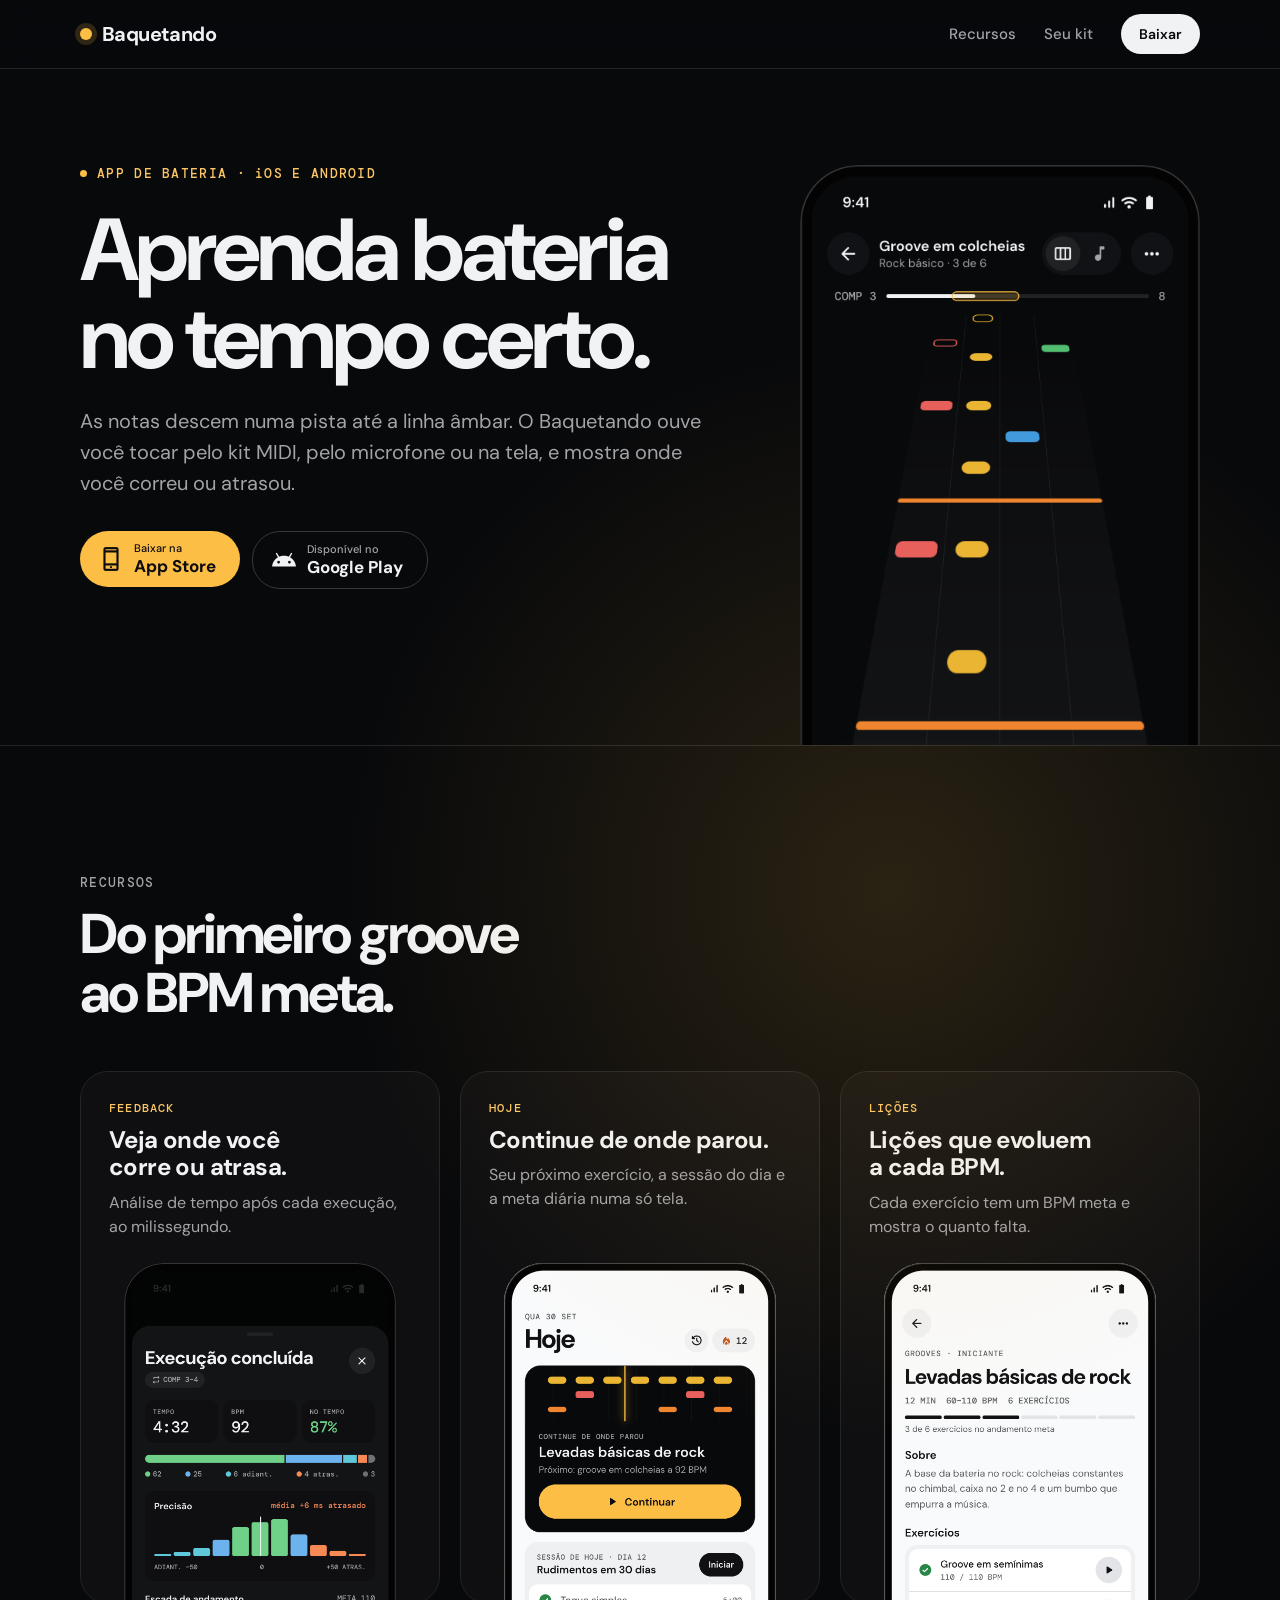
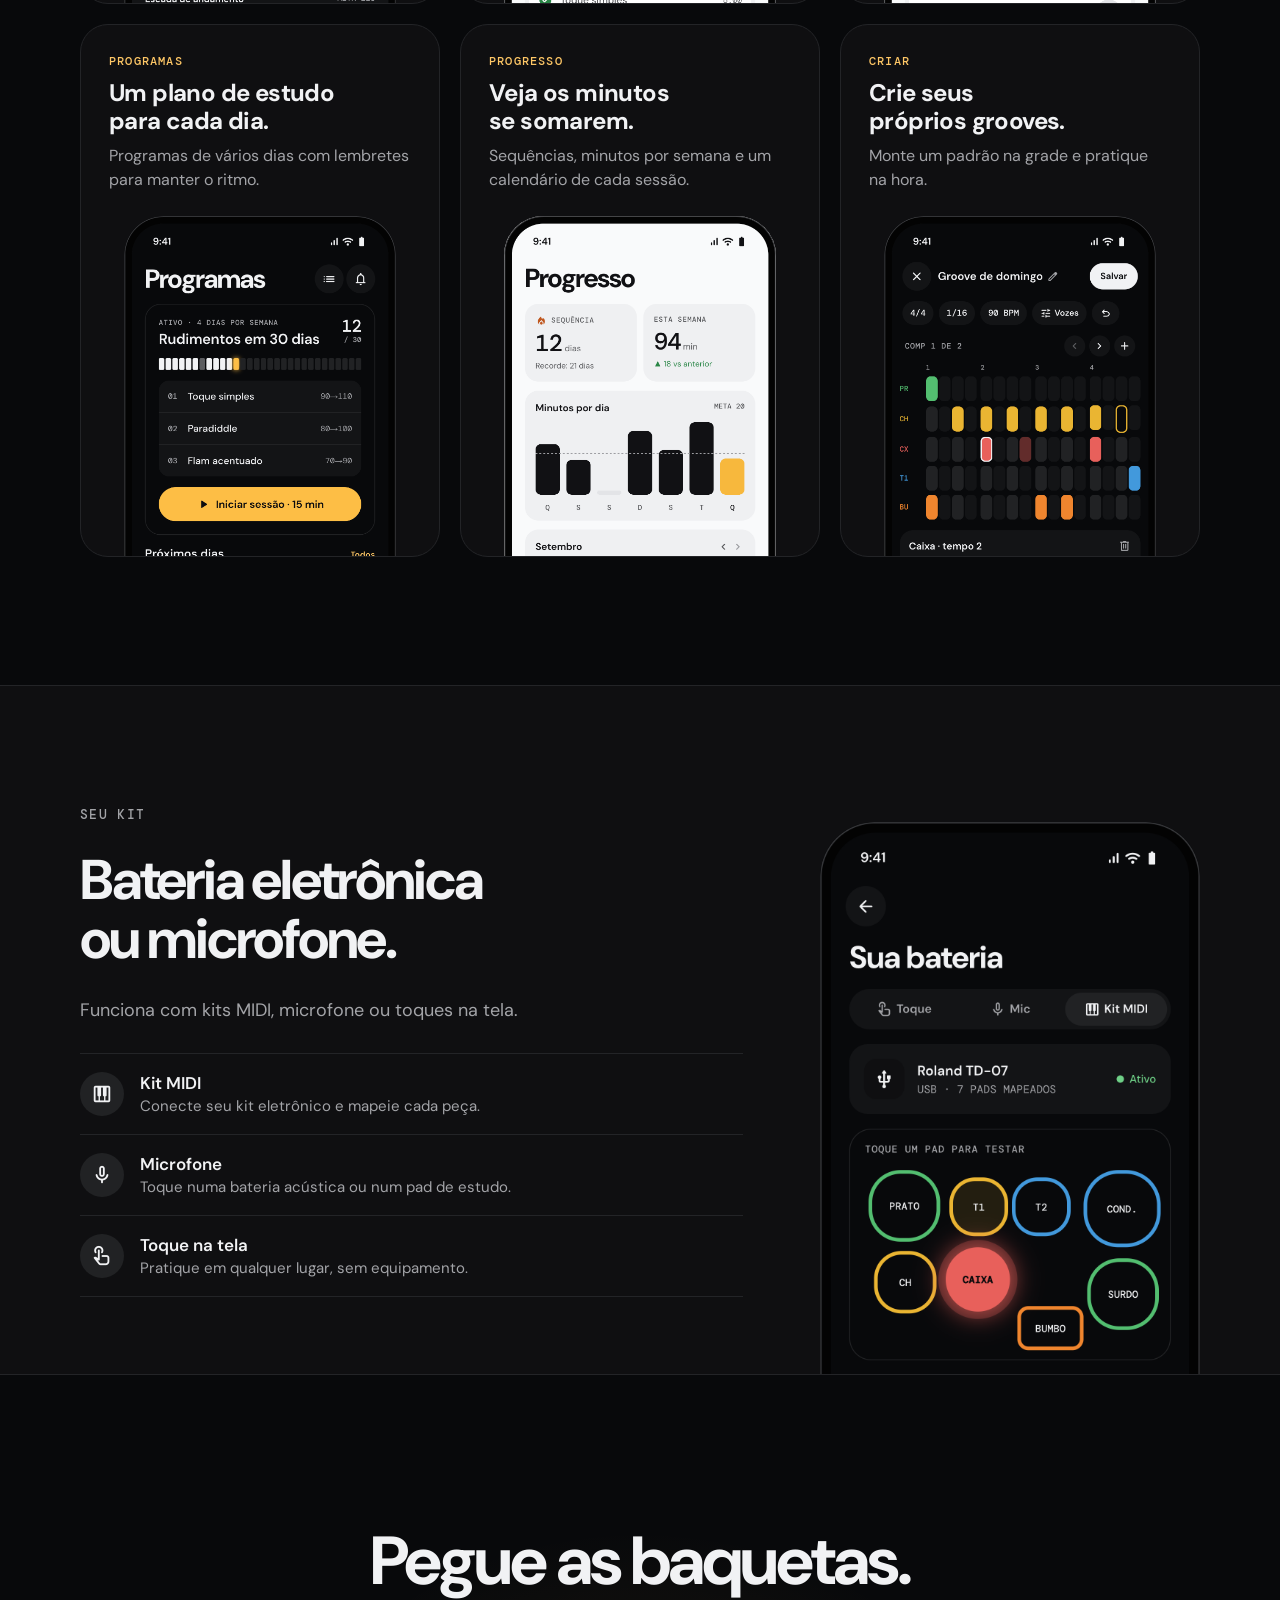
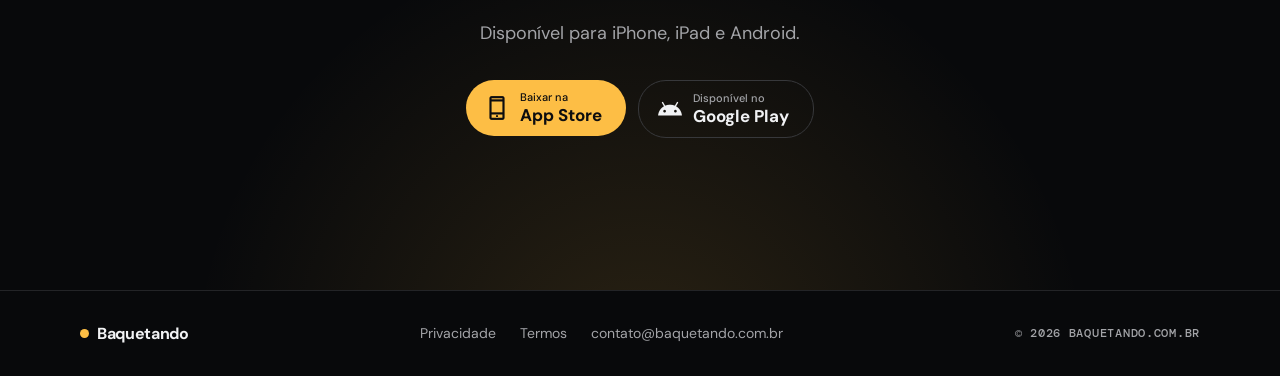
==== public/index.html @ 4703bab5 "Deploy site on Cloudflare Workers Move static files to public/ and add wrangler config serving them " ====
<!DOCTYPE html>
<html lang="pt-BR">
<head>
<meta charset="utf-8">
<meta name="viewport" content="width=device-width, initial-scale=1">
<title>Baquetando · Aprenda bateria no tempo certo</title>
<meta name="description" content="Baquetando é um app de bateria com pista de notas, análise de tempo ao milissegundo e suporte a kits MIDI e microfone.">
<link rel="preconnect" href="https://fonts.googleapis.com">
<link rel="preconnect" href="https://fonts.gstatic.com" crossorigin>
<link href="https://fonts.googleapis.com/css2?family=DM+Sans:opsz,wght@9..40,400;9..40,500;9..40,600;9..40,700&family=DM+Mono:wght@400;500&display=swap" rel="stylesheet">
<link href="https://fonts.googleapis.com/css2?family=Material+Symbols+Rounded:opsz,wght,FILL,GRAD@20..48,300..500,0..1,0&display=block" rel="stylesheet">
<link rel="stylesheet" href="styles.css">
</head>
<body>
<div class="page">

<nav class="nav">
  <div class="container">
    <a href="#topo" class="brand"><span class="brand-dot"></span>Baquetando</a>
    <div class="nav-links">
      <a href="#recursos">Recursos</a>
      <a href="#kit">Seu kit</a>
      <a href="#baixar" class="nav-cta">Baixar</a>
    </div>
  </div>
</nav>

<header id="topo" class="hero container">
  <div class="glow"></div>
  <div class="hero-copy">
    <div class="hero-tag">APP DE BATERIA · iOS E ANDROID</div>
    <h1>Aprenda bateria no tempo certo.</h1>
    <p class="hero-lead">As notas descem numa pista até a linha âmbar. O Baquetando ouve você tocar pelo kit MIDI, pelo microfone ou na tela, e mostra onde você correu ou atrasou.</p>
    <div class="stores">
      <a href="#" class="store store-primary"><span class="ms">phone_iphone</span><span class="store-label"><small>Baixar na</small><strong>App Store</strong></span></a>
      <a href="#" class="store store-secondary"><span class="ms">android</span><span class="store-label"><small>Disponível no</small><strong>Google Play</strong></span></a>
    </div>
  </div>
  <div class="hero-shot">
    <img class="phone" src="site/phone-01-pratica.png" alt="Tela de prática do Baquetando com a pista de notas">
  </div>
</header>

<div class="divider"></div>

<section id="recursos" class="features container">
  <div class="section-head">
    <span class="eyebrow">RECURSOS</span>
    <h2 class="h2">Do primeiro groove ao BPM meta.</h2>
  </div>
  <div class="feature-grid">
    <article class="feature">
      <div class="feature-copy">
        <span class="feature-tag">FEEDBACK</span>
        <h3>Veja onde você corre ou atrasa.</h3>
        <p>Análise de tempo após cada execução, ao milissegundo.</p>
      </div>
      <div class="feature-shot"><img src="site/phone-02-feedback.png" alt="Veja onde você corre ou atrasa." loading="lazy"></div>
    </article>
    <article class="feature">
      <div class="feature-copy">
        <span class="feature-tag">HOJE</span>
        <h3>Continue de onde parou.</h3>
        <p>Seu próximo exercício, a sessão do dia e a meta diária numa só tela.</p>
      </div>
      <div class="feature-shot"><img src="site/phone-03-hoje.png" alt="Continue de onde parou." loading="lazy"></div>
    </article>
    <article class="feature">
      <div class="feature-copy">
        <span class="feature-tag">LIÇÕES</span>
        <h3>Lições que evoluem a cada BPM.</h3>
        <p>Cada exercício tem um BPM meta e mostra o quanto falta.</p>
      </div>
      <div class="feature-shot"><img src="site/phone-04-licoes.png" alt="Lições que evoluem a cada BPM." loading="lazy"></div>
    </article>
    <article class="feature">
      <div class="feature-copy">
        <span class="feature-tag">PROGRAMAS</span>
        <h3>Um plano de estudo para cada dia.</h3>
        <p>Programas de vários dias com lembretes para manter o ritmo.</p>
      </div>
      <div class="feature-shot"><img src="site/phone-05-programas.png" alt="Um plano de estudo para cada dia." loading="lazy"></div>
    </article>
    <article class="feature">
      <div class="feature-copy">
        <span class="feature-tag">PROGRESSO</span>
        <h3>Veja os minutos se somarem.</h3>
        <p>Sequências, minutos por semana e um calendário de cada sessão.</p>
      </div>
      <div class="feature-shot"><img src="site/phone-06-progresso.png" alt="Veja os minutos se somarem." loading="lazy"></div>
    </article>
    <article class="feature">
      <div class="feature-copy">
        <span class="feature-tag">CRIAR</span>
        <h3>Crie seus próprios grooves.</h3>
        <p>Monte um padrão na grade e pratique na hora.</p>
      </div>
      <div class="feature-shot"><img src="site/phone-07-criar.png" alt="Crie seus próprios grooves." loading="lazy"></div>
    </article>
  </div>
</section>

<section id="kit" class="kit">
  <div class="container">
    <div class="kit-copy">
      <span class="eyebrow">SEU KIT</span>
      <h2 class="h2">Bateria eletrônica ou microfone.</h2>
      <p class="lead">Funciona com kits MIDI, microfone ou toques na tela.</p>
      <ul class="inputs">
        <li>
          <div class="input-icon"><span class="ms">piano</span></div>
          <div class="input-text"><strong>Kit MIDI</strong><span>Conecte seu kit eletrônico e mapeie cada peça.</span></div>
        </li>
        <li>
          <div class="input-icon"><span class="ms">mic</span></div>
          <div class="input-text"><strong>Microfone</strong><span>Toque numa bateria acústica ou num pad de estudo.</span></div>
        </li>
        <li>
          <div class="input-icon"><span class="ms">touch_app</span></div>
          <div class="input-text"><strong>Toque na tela</strong><span>Pratique em qualquer lugar, sem equipamento.</span></div>
        </li>
      </ul>
    </div>
    <div class="kit-shot">
      <img class="phone" src="site/phone-08-entrada.png" alt="Configuração do kit no Baquetando" loading="lazy">
    </div>
  </div>
</section>

<section id="baixar" class="cta">
  <div class="glow"></div>
  <div class="cta-inner">
    <h2>Pegue as baquetas.</h2>
    <p class="lead">Disponível para iPhone, iPad e Android.</p>
    <div class="stores">
      <a href="#" class="store store-primary"><span class="ms">phone_iphone</span><span class="store-label"><small>Baixar na</small><strong>App Store</strong></span></a>
      <a href="#" class="store store-secondary"><span class="ms">android</span><span class="store-label"><small>Disponível no</small><strong>Google Play</strong></span></a>
    </div>
  </div>
</section>

<footer class="footer">
  <div class="container">
    <span class="footer-brand">Baquetando</span>
    <div class="footer-links">
      <a href="#">Privacidade</a>
      <a href="#">Termos</a>
      <a href="mailto:contato@baquetando.com.br">contato@baquetando.com.br</a>
    </div>
    <span class="copyright">© 2026 BAQUETANDO.COM.BR</span>
  </div>
</footer>

</div>
</body>
</html>
---- public/styles.css ----
:root {
  --bg: oklch(0.14 0.004 270);
  --surface: oklch(0.17 0.004 270);
  --field: oklch(0.19 0.005 270);
  --chip: oklch(0.25 0.005 270);
  --line: oklch(0.26 0.005 270);
  --line-strong: oklch(0.34 0.005 270);
  --text: oklch(0.96 0.003 270);
  --muted: oklch(0.72 0.005 270);
  --amber: oklch(0.84 0.15 80);
  --amber-text: oklch(0.86 0.13 80);
  --amber-hover: oklch(0.92 0.1 80);
  --on-amber: oklch(0.16 0.004 270);
  --gutter: clamp(20px, 4vw, 40px);
}

html { scroll-behavior: smooth; }

body {
  margin: 0;
  background: var(--bg);
  color: var(--text);
  font-family: 'DM Sans', sans-serif;
  -webkit-font-smoothing: antialiased;
}

a { color: var(--amber-text); text-decoration: none; }
a:hover { color: var(--amber-hover); }

h1, h2, h3, p { margin: 0; }

.ms {
  font-family: 'Material Symbols Rounded';
  font-weight: 400;
  font-style: normal;
  line-height: 1;
  letter-spacing: normal;
  text-transform: none;
  display: inline-block;
  white-space: nowrap;
  font-feature-settings: 'liga';
  font-variation-settings: 'FILL' 0, 'wght' 400, 'opsz' 24;
}

.page { min-height: 100vh; display: flex; flex-direction: column; overflow-x: hidden; }

.container { max-width: 1200px; width: 100%; box-sizing: border-box; margin: 0 auto; padding-left: var(--gutter); padding-right: var(--gutter); }

.eyebrow { font: 500 13px 'DM Mono', monospace; letter-spacing: .1em; color: var(--muted); }

.h2 { font: 700 clamp(34px, 4.6vw, 56px)/1.05 'DM Sans'; letter-spacing: -.04em; text-wrap: balance; }

.lead { font: 400 18px/1.55 'DM Sans'; color: var(--muted); max-width: 30em; }

.glow {
  position: absolute;
  border-radius: 50%;
  background: radial-gradient(closest-side, oklch(0.84 0.15 80 / .14), transparent);
  pointer-events: none;
}

.phone {
  display: block;
  width: 100%;
  aspect-ratio: 1034 / 1500;
  object-fit: cover;
  object-position: top;
  border-radius: 14.4% 14.4% 0 0 / 9.9% 9.9% 0 0;
}

/* Nav */
.nav {
  position: sticky;
  top: 0;
  z-index: 10;
  background: oklch(0.14 0.004 270 / .82);
  backdrop-filter: blur(14px);
  -webkit-backdrop-filter: blur(14px);
  border-bottom: 1px solid var(--line);
}
.nav .container { padding-top: 14px; padding-bottom: 14px; display: flex; align-items: center; justify-content: space-between; gap: 16px; }
.nav-links { display: flex; align-items: center; gap: clamp(12px, 3vw, 28px); font: 500 15px 'DM Sans'; }
.nav-links a { color: var(--muted); white-space: nowrap; }
.nav-links a:hover { color: var(--text); }
.nav-links .nav-cta {
  height: 40px;
  padding: 0 18px;
  border-radius: 20px;
  background: var(--text);
  color: var(--bg);
  display: flex;
  align-items: center;
  font: 600 14px 'DM Sans';
}

.brand { display: flex; align-items: center; gap: 10px; color: var(--text); font: 700 20px 'DM Sans'; letter-spacing: -.03em; }
.brand:hover { color: var(--text); }
.brand-dot { width: 12px; height: 12px; border-radius: 6px; background: var(--amber); box-shadow: 0 0 0 5px oklch(0.84 0.15 80 / .16); }

/* Hero */
.hero {
  position: relative;
  padding-top: clamp(48px, 8vw, 96px);
  display: flex;
  flex-wrap: wrap;
  align-items: flex-start;
  gap: clamp(40px, 6vw, 72px);
}
.hero .glow { left: 50%; top: 40%; width: 1100px; height: 1100px; margin-left: -300px; }
.hero-copy { position: relative; flex: 1 1 420px; display: flex; flex-direction: column; gap: 24px; padding-bottom: clamp(0px, 4vw, 72px); }
.hero-tag { display: flex; align-items: center; gap: 10px; font: 500 13px 'DM Mono', monospace; letter-spacing: .1em; color: var(--amber-text); }
.hero-tag::before { content: ''; width: 7px; height: 7px; border-radius: 50%; background: var(--amber); }
.hero h1 { font: 700 clamp(44px, 7vw, 88px)/1 'DM Sans'; letter-spacing: -.045em; text-wrap: balance; max-width: 12ch; }
.hero-lead { font: 400 clamp(17px, 1.6vw, 20px)/1.55 'DM Sans'; color: var(--muted); max-width: 34em; text-wrap: pretty; }
.hero-shot { position: relative; flex: 0 1 400px; align-self: flex-end; width: 100%; max-width: 400px; margin: 0 auto; }

.divider { border-top: 1px solid var(--line); }

/* Store buttons */
.stores { display: flex; flex-wrap: wrap; gap: 12px; padding-top: 8px; }
.store {
  height: 56px;
  padding: 0 24px 0 18px;
  border-radius: 28px;
  display: flex;
  align-items: center;
  gap: 10px;
  text-align: left;
}
.store .ms { font-size: 26px; }
.store-label { display: flex; flex-direction: column; line-height: 1.1; }
.store-label small { font: 500 11px 'DM Sans'; }
.store-label strong { font: 700 17px 'DM Sans'; }
.store-primary, .store-primary:hover { background: var(--amber); color: var(--on-amber); }
.store-secondary, .store-secondary:hover { border: 1.5px solid var(--line-strong); color: var(--text); }
.store-secondary small { color: var(--muted); }

/* Features */
.features { padding-top: clamp(72px, 10vw, 128px); padding-bottom: clamp(72px, 10vw, 128px); display: flex; flex-direction: column; gap: 48px; }
.section-head { display: flex; flex-direction: column; gap: 14px; max-width: 720px; }
.feature-grid { display: grid; grid-template-columns: repeat(auto-fill, minmax(min(100%, 340px), 1fr)); gap: 20px; }
.feature { border-radius: 28px; background: var(--surface); border: 1px solid var(--line); overflow: hidden; display: flex; flex-direction: column; }
.feature-copy { padding: 28px 28px 24px; display: flex; flex-direction: column; gap: 10px; }
.feature-tag { font: 500 12px 'DM Mono', monospace; letter-spacing: .1em; color: var(--amber-text); }
.feature h3 { font: 700 24px/1.15 'DM Sans'; letter-spacing: -.025em; text-wrap: balance; }
.feature p { font: 400 16px/1.5 'DM Sans'; color: var(--muted); text-wrap: pretty; }
.feature-shot { margin-top: auto; padding: 0 12%; height: 340px; overflow: hidden; }
.feature-shot img { display: block; width: 100%; border-radius: 14.4% 14.4% 0 0 / 7.3% 7.3% 0 0; }

/* Kit */
.kit { background: var(--surface); border-top: 1px solid var(--line); border-bottom: 1px solid var(--line); }
.kit .container { padding-top: clamp(72px, 10vw, 120px); display: flex; flex-wrap: wrap; gap: clamp(40px, 6vw, 80px); align-items: flex-end; }
.kit-copy { flex: 1 1 420px; display: flex; flex-direction: column; gap: 28px; padding-bottom: clamp(0px, 6vw, 96px); }
.inputs { display: flex; flex-direction: column; border-top: 1px solid var(--line); margin: 0; padding: 0; list-style: none; }
.inputs li { display: flex; align-items: center; gap: 16px; padding: 18px 0; border-bottom: 1px solid var(--line); }
.input-icon { width: 44px; height: 44px; flex: none; border-radius: 22px; background: var(--chip); display: flex; align-items: center; justify-content: center; }
.input-icon .ms { font-size: 22px; }
.input-text { display: flex; flex-direction: column; gap: 2px; }
.input-text strong { font: 600 17px 'DM Sans'; }
.input-text span { font: 400 15px 'DM Sans'; color: var(--muted); }
.kit-shot { flex: 0 1 380px; width: 100%; max-width: 380px; margin: 0 auto; }

/* CTA */
.cta { position: relative; overflow: hidden; }
.cta .glow { left: 50%; top: 30%; width: 900px; height: 900px; margin-left: -450px; }
.cta-inner {
  position: relative;
  max-width: 820px;
  margin: 0 auto;
  padding: clamp(88px, 12vw, 152px) var(--gutter);
  display: flex;
  flex-direction: column;
  align-items: center;
  text-align: center;
  gap: 24px;
}
.cta h2 { font: 700 clamp(38px, 5.6vw, 68px)/1.02 'DM Sans'; letter-spacing: -.045em; text-wrap: balance; }
.cta .stores { justify-content: center; }

/* Footer */
.footer { border-top: 1px solid var(--line); }
.footer .container {
  padding-top: 32px;
  padding-bottom: 32px;
  display: flex;
  flex-wrap: wrap;
  gap: 16px 32px;
  align-items: center;
  justify-content: space-between;
  font: 400 14px 'DM Sans';
  color: var(--muted);
}
.footer-brand { display: flex; align-items: center; gap: 8px; color: var(--text); font: 700 16px 'DM Sans'; letter-spacing: -.02em; }
.footer-brand::before { content: ''; width: 9px; height: 9px; border-radius: 5px; background: var(--amber); }
.footer-links { display: flex; flex-wrap: wrap; gap: 24px; }
.footer-links a { color: var(--muted); }
.footer-links a:hover { color: var(--text); }
.copyright { font: 500 12px 'DM Mono', monospace; letter-spacing: .06em; }
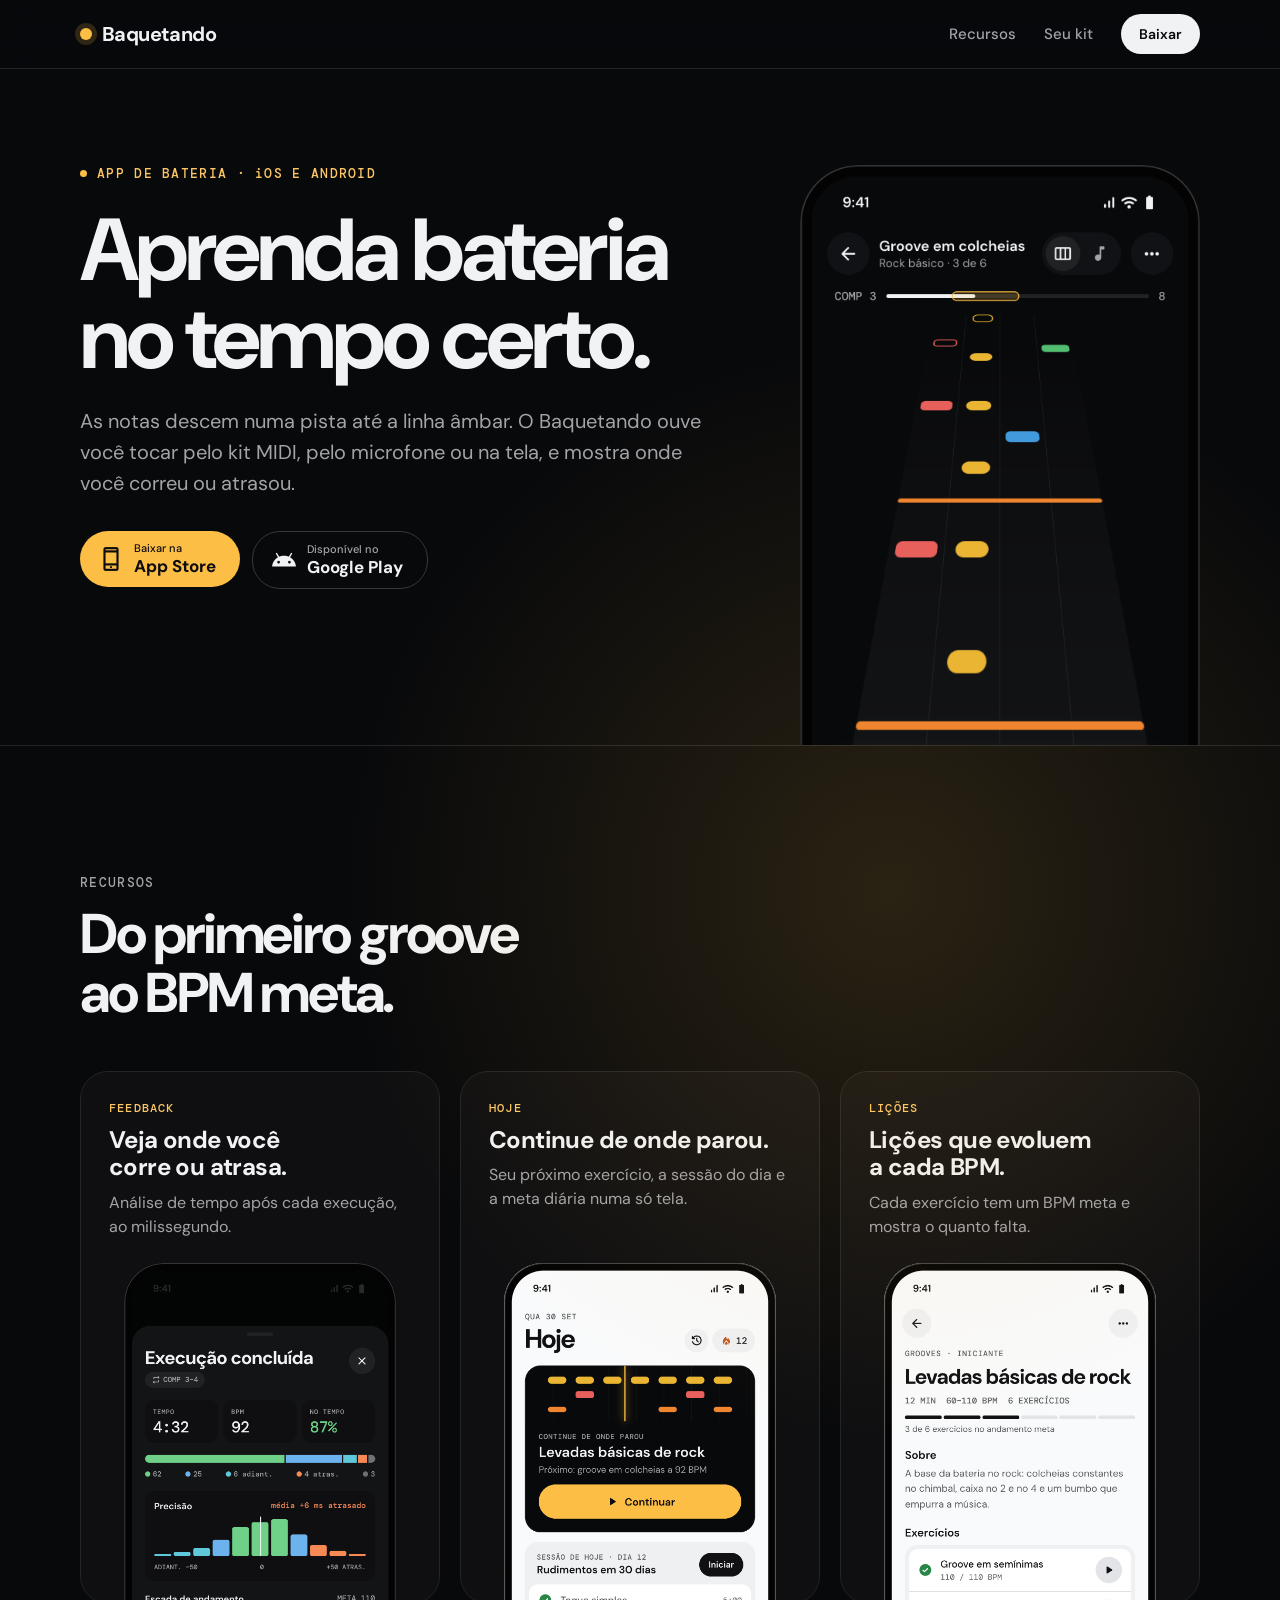
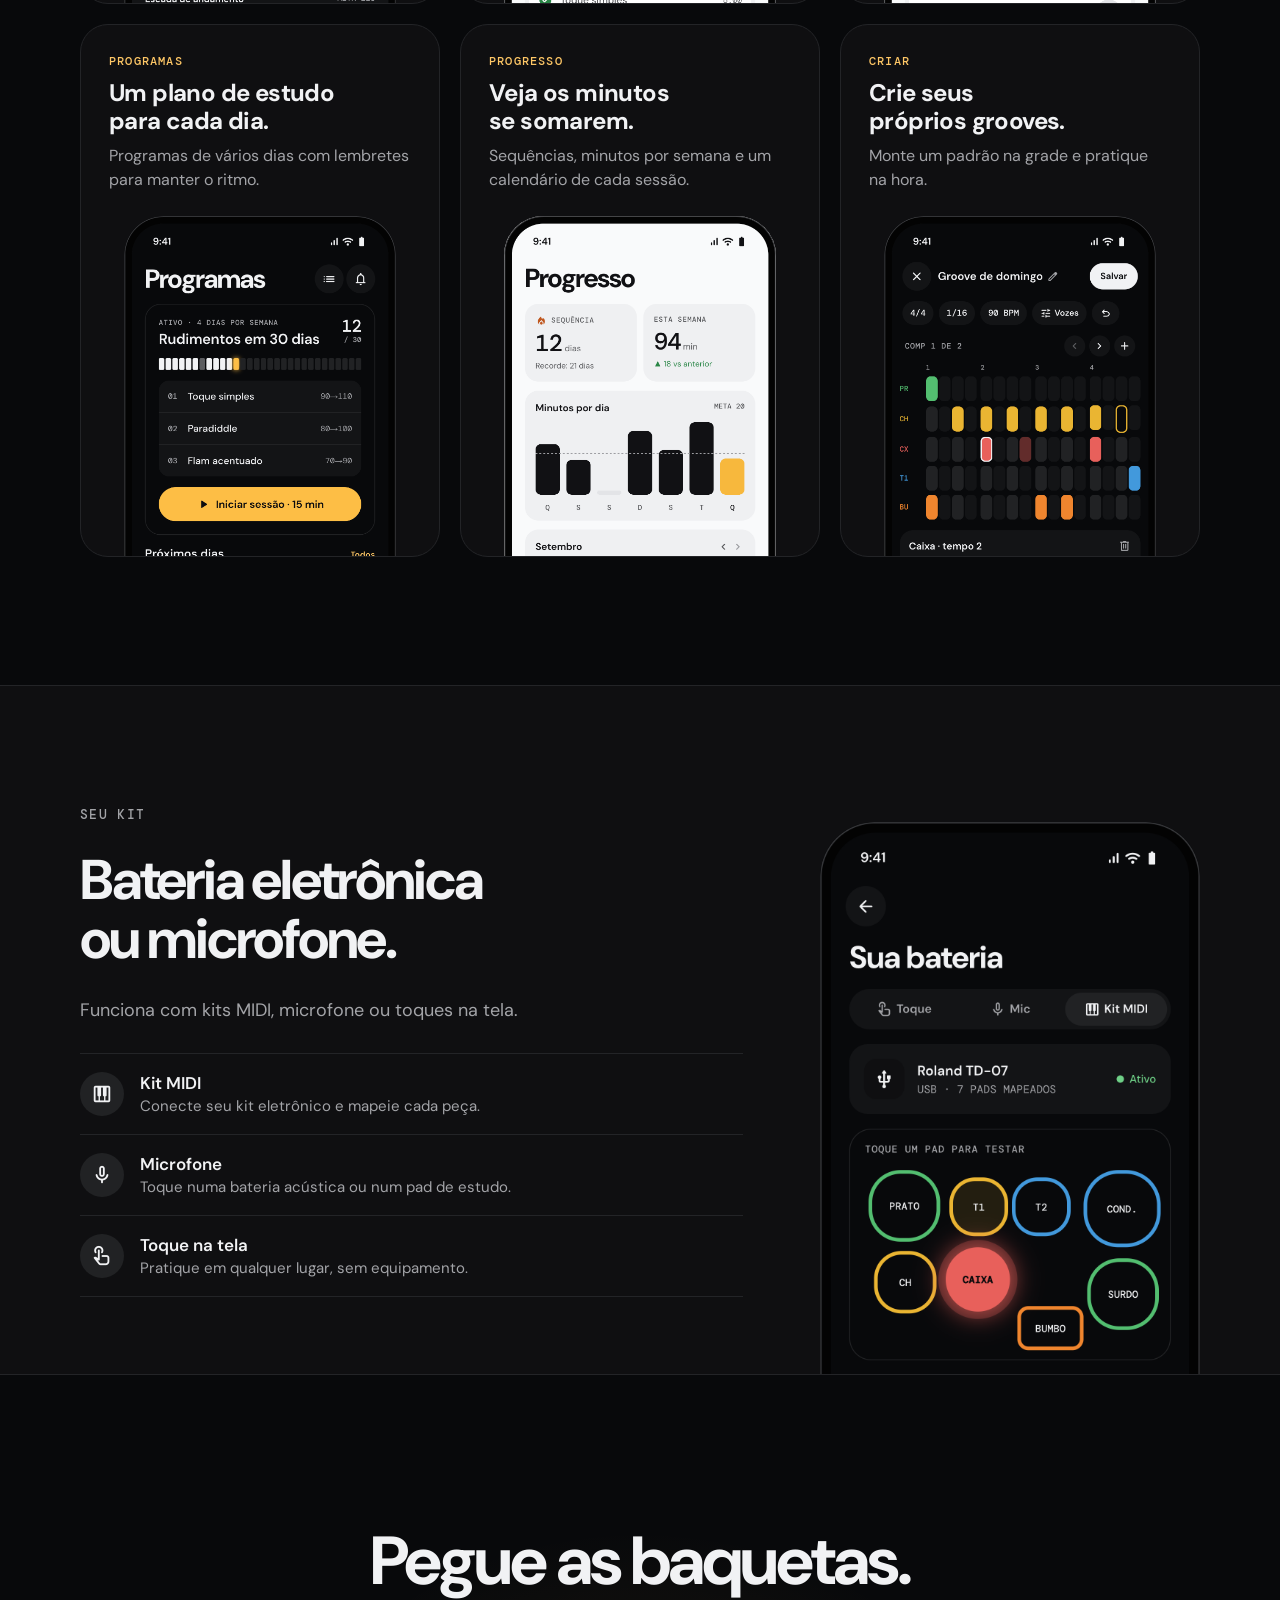
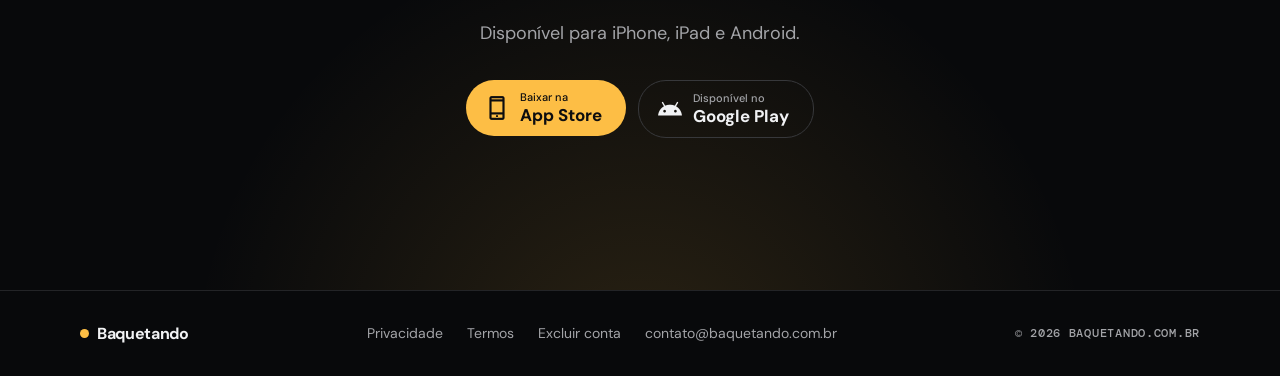
==== commit c2dcba08: "Add terms and delete-account pages; telemetry is on by default in the privacy policy" ====
--- a/public/index.html
+++ b/public/index.html
@@ -143,8 +143,9 @@
   <div class="container">
     <span class="footer-brand">Baquetando</span>
     <div class="footer-links">
-      <a href="#">Privacidade</a>
-      <a href="#">Termos</a>
+      <a href="/privacy">Privacidade</a>
+      <a href="/terms">Termos</a>
+      <a href="/delete-account">Excluir conta</a>
       <a href="mailto:contato@baquetando.com.br">contato@baquetando.com.br</a>
     </div>
     <span class="copyright">© 2026 BAQUETANDO.COM.BR</span>
--- a/public/styles.css
+++ b/public/styles.css
@@ -196,3 +196,13 @@
 .footer-links a { color: var(--muted); }
 .footer-links a:hover { color: var(--text); }
 .copyright { font: 500 12px 'DM Mono', monospace; letter-spacing: .06em; }
+
+/* Prose */
+.prose { max-width: 760px; padding-top: clamp(48px, 8vw, 96px); padding-bottom: clamp(64px, 10vw, 120px); flex: 1; }
+.prose h1 { font: 700 clamp(36px, 5vw, 56px)/1.05 'DM Sans'; letter-spacing: -.04em; margin: 14px 0 12px; }
+.prose h2 { font: 700 24px/1.2 'DM Sans'; letter-spacing: -.025em; margin: 48px 0 12px; }
+.prose h3 { font: 600 17px 'DM Sans'; margin: 24px 0 6px; }
+.prose p, .prose li { font: 400 16px/1.65 'DM Sans'; color: var(--muted); text-wrap: pretty; }
+.prose p + p, .prose ul + p { margin-top: 12px; }
+.prose ul { padding-left: 20px; margin: 0; }
+.prose .updated { font: 500 13px 'DM Mono', monospace; letter-spacing: .06em; margin-bottom: 32px; }
